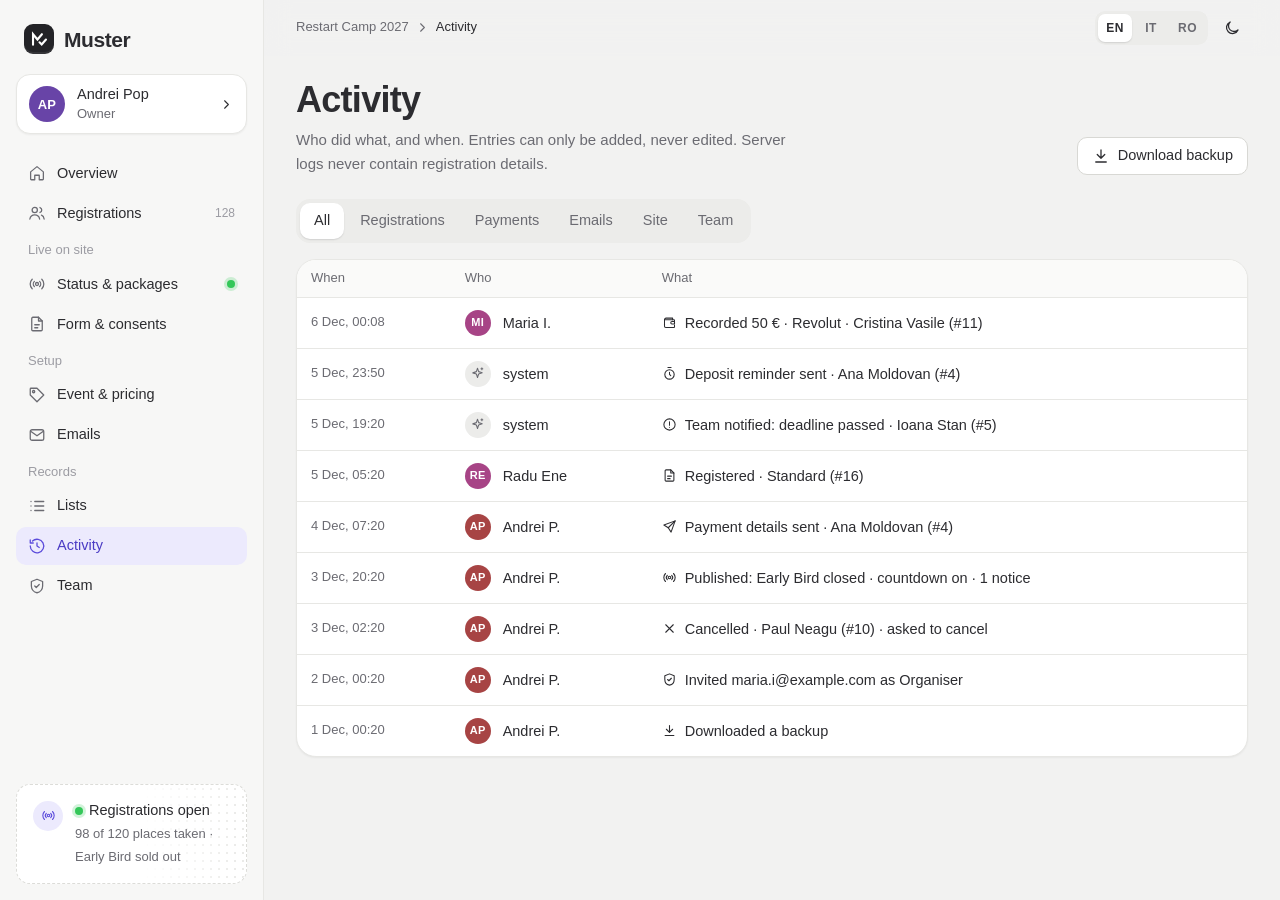
==== design/activity.html @ ea99c686 "Muster: design system, logo and every screen (EN/IT/RO) Static HTML and CSS for a self-hosted regist" ====
<!doctype html>
<html lang="en">
<head>
<meta charset="utf-8">
<meta name="viewport" content="width=device-width, initial-scale=1, viewport-fit=cover">
<meta name="robots" content="noindex">
<title>Activity · Muster</title>
<link rel="icon" href="favicon.svg" type="image/svg+xml">
<link rel="stylesheet" href="css/tokens.css?v=6">
<link rel="stylesheet" href="css/ui.css?v=6">
</head>
<body data-shell data-page="activity" data-title="Activity" data-title-key="nav.activity">
<div data-content>
  <header class="page-head">
    <div>
      <h1 class="page-head__title" data-i18n="ac.title">Activity</h1>
      <p class="page-head__lead" data-i18n="ac.lead">Who did what, and when. Entries can only be added, never edited. Server logs never contain registration details.</p>
    </div>
    <div class="page-head__actions"><button class="btn" type="button" data-toast="Backup downloaded" data-toast-key="toast.backup"><span data-icon="download"></span><span data-i18n="ac.backup">Download backup</span></button></div>
  </header>

  <div class="seg" data-seg role="tablist" id="kinds" style="margin-bottom:16px">
    <button class="seg__item" type="button" role="tab" aria-selected="true" data-value="all" data-i18n="v.all">All</button>
    <button class="seg__item" type="button" role="tab" aria-selected="false" data-value="reg" data-i18n="nav.registrations">Registrations</button>
    <button class="seg__item" type="button" role="tab" aria-selected="false" data-value="pay" data-i18n="ac.pay">Payments</button>
    <button class="seg__item" type="button" role="tab" aria-selected="false" data-value="mail" data-i18n="nav.emails">Emails</button>
    <button class="seg__item" type="button" role="tab" aria-selected="false" data-value="site" data-i18n="ac.site">Site</button>
    <button class="seg__item" type="button" role="tab" aria-selected="false" data-value="team" data-i18n="nav.team">Team</button>
  </div>

  <div class="table-wrap"><table class="table table--cards">
    <thead><tr><th data-i18n="ac.when">When</th><th data-i18n="ac.who">Who</th><th data-i18n="ac.what">What</th></tr></thead>
    <tbody id="log"></tbody>
  </table></div>
</div>

<script src="js/i18n.js?v=6"></script>
<script src="js/muster.js?v=6"></script>
<script>
document.addEventListener('muster:ready', () => {
  const R = Muster, esc = R.esc, H = 3600e3, now = Date.now();
  const L = [
    [0.2, 'Maria I.', 'pay', 'wallet', 'ac.1', 'Recorded 50 € · Revolut · Cristina Vasile (#11)'],
    [0.5, 'system', 'mail', 'timer', 'ac.2', 'Deposit reminder sent · Ana Moldovan (#4)'],
    [5, 'system', 'mail', 'alert', 'ac.3', 'Team notified: deadline passed · Ioana Stan (#5)'],
    [19, 'Radu Ene', 'reg', 'form', 'ac.4', 'Registered · Standard (#16)'],
    [41, 'Andrei P.', 'mail', 'send', 'ac.5', 'Payment details sent · Ana Moldovan (#4)'],
    [52, 'Andrei P.', 'site', 'live', 'ac.6', 'Published: Early Bird closed · countdown on · 1 notice'],
    [70, 'Andrei P.', 'reg', 'x', 'ac.7', 'Cancelled · Paul Neagu (#10) · asked to cancel'],
    [96, 'Andrei P.', 'team', 'shield', 'ac.8', 'Invited maria.i@example.com as Organiser'],
    [120, 'Andrei P.', 'team', 'download', 'ac.9', 'Downloaded a backup'],
  ];
  let kind = 'all';
  function render() {
    R.$('#log').innerHTML = L.filter((r) => kind === 'all' || r[2] === kind).map(([h, who, k, ic, key, en]) => `
      <tr><td data-label="${esc(R.t('ac.when', 'When'))}" class="small muted" style="white-space:nowrap">${R.fmtDate(new Date(now - h * H).toISOString(), 'time')}</td>
      <td data-label="${esc(R.t('ac.who', 'Who'))}"><span class="person"><span class="avatar avatar--sm" ${who === 'system' ? 'style="background:var(--surface-sunk);color:var(--ink-2)"' : `data-hue style="--h:${who.length * 40}"`}>${who === 'system' ? R.icon('sparkle', 'i--sm') : esc(who.split(' ').map((w) => w[0]).join(''))}</span>${esc(who === 'system' ? R.t('h.system', 'system') : who)}</span></td>
      <td class="cell-main"><span class="row">${R.icon(ic, 'i--sm')}<span>${esc(R.t(key, en))}</span></span></td></tr>`).join('');
  }
  R.$('#kinds').addEventListener('seg:change', (e) => { kind = e.detail; render(); });
  document.addEventListener('muster:lang', render);
  render();
});
</script>
</body>
</html>
---- design/css/tokens.css ----
/* =========================================================
   Muster — design tokens
   One source for colour, type, space, radius, shadow and motion.
   Light is the default; dark follows the OS unless the page sets
   <html data-theme="light|dark">.

   Visual roles (read these before adding a colour):
   · canvas   — the grey the app sits on
   · surface  — white sheets: cards, tables, drawers, inputs
   · ink      — text and the primary button (one dark, never pure black)
   · accent   — violet, ONLY for "you are here", selection, focus, links
   · status   — green / amber / red / blue, ONLY inside chips, dots, callouts
   ========================================================= */

:root {
  color-scheme: light;

  /* ---- canvas & surfaces ---- */
  --canvas:        #F2F2F1;
  --canvas-2:      #F7F7F6;   /* app frame, sidebar */
  --surface:       #FFFFFF;
  --surface-2:     #FAFAF9;   /* table header, hover */
  --surface-sunk:  #ECECEA;   /* segmented track, code */
  --overlay:       rgba(20, 20, 24, .32);

  /* ---- lines ---- */
  --line:          #E7E7E4;
  --line-strong:   #D8D8D4;
  --line-dashed:   #DCDCD8;

  /* ---- ink ---- */
  --ink:           #2C2C30;   /* body + headings */
  --ink-2:         #6B6B72;   /* secondary text, labels */
  --ink-3:         #9C9CA3;   /* placeholders, meta, disabled */
  --ink-inverse:   #FFFFFF;
  --btn-primary:   #232327;
  --btn-primary-h: #000000;

  /* ---- accent (violet) ---- */
  --accent:        #5B4BDB;
  --accent-ink:    #4A3BC4;
  --accent-soft:   #ECEAFD;
  --accent-soft-2: #E2DEFB;
  --focus:         0 0 0 3px rgba(91, 75, 219, .28);

  /* ---- status ---- */
  --ok:            #2E9F4B;  --ok-soft:     #E5F6E7;  --ok-line:     #BFE5C6;
  --warn:          #B4730E;  --warn-soft:   #FCF1DD;  --warn-line:   #F0D7A6;
  --bad:           #D2433A;  --bad-soft:    #FDECEA;  --bad-line:    #F5C2BD;
  --info:          #2F6FD6;  --info-soft:   #E8F0FD;  --info-line:   #C3D6F6;
  --neutral-soft:  #EFEFED;
  --dot-live:      #34C759;
  --dot-alert:     #F0503C;

  /* ---- type ---- */
  --font: -apple-system, BlinkMacSystemFont, "SF Pro Text", "Inter", "Segoe UI", Roboto, "Helvetica Neue", Arial, sans-serif;
  --font-display: -apple-system, BlinkMacSystemFont, "SF Pro Display", "Inter", "Segoe UI", Roboto, "Helvetica Neue", Arial, sans-serif;
  --mono: ui-monospace, "SF Mono", Menlo, Consolas, monospace;

  --t-display: 600 clamp(28px, 4vw, 36px)/1.12 var(--font-display);
  --t-h2:      600 20px/1.3 var(--font-display);
  --t-h3:      600 15px/1.35 var(--font);
  --t-body:    400 15px/1.55 var(--font);
  --t-ui:      500 14.5px/1.35 var(--font);
  --t-small:   400 13px/1.45 var(--font);
  --t-label:   500 13px/1.3 var(--font);
  --t-micro:   600 11px/1.2 var(--font);
  --track-tight: -0.02em;

  /* ---- space (4px grid) ---- */
  --s1: 4px;  --s2: 8px;  --s3: 12px; --s4: 16px; --s5: 20px;
  --s6: 24px; --s7: 32px; --s8: 40px; --s9: 56px; --s10: 72px;
  --gutter: 16px;

  /* ---- radius ---- */
  --r-xs: 6px;  --r-sm: 8px;  --r-md: 10px; --r-lg: 14px;
  --r-xl: 20px; --r-2xl: 28px; --r-pill: 999px;

  /* ---- shadow ---- */
  --sh-1: 0 1px 2px rgba(17, 17, 26, .05);
  --sh-2: 0 1px 2px rgba(17, 17, 26, .04), 0 6px 20px rgba(17, 17, 26, .05);
  --sh-3: 0 2px 6px rgba(17, 17, 26, .06), 0 18px 48px rgba(17, 17, 26, .12);
  --sh-seg: 0 1px 2px rgba(17, 17, 26, .08), 0 1px 1px rgba(17, 17, 26, .04);

  /* ---- motion ---- */
  --ease: cubic-bezier(.2, .8, .2, 1);
  --ease-out: cubic-bezier(.16, 1, .3, 1);
  --d-fast: 120ms; --d: 200ms; --d-slow: 320ms;

  /* ---- layout ---- */
  --sidebar-w: 264px;
  --content-max: 1180px;
  --drawer-w: 520px;
  --topbar-h: 56px;
}

/* ---- dark: OS preference, unless the page forces light ---- */
@media (prefers-color-scheme: dark) {
  :root:not([data-theme="light"]) {
    color-scheme: dark;
    --canvas: #0F0F11; --canvas-2: #141416; --surface: #1B1B1F; --surface-2: #202025; --surface-sunk: #26262B;
    --overlay: rgba(0, 0, 0, .55);
    --line: #2A2A30; --line-strong: #36363D; --line-dashed: #34343A;
    --ink: #ECECEF; --ink-2: #A4A4AD; --ink-3: #74747D; --ink-inverse: #111113;
    --btn-primary: #F1F1F3; --btn-primary-h: #FFFFFF;
    --accent: #8C80F7; --accent-ink: #A69CFA; --accent-soft: rgba(140, 128, 247, .16); --accent-soft-2: rgba(140, 128, 247, .24);
    --focus: 0 0 0 3px rgba(140, 128, 247, .38);
    --ok: #4CC46B; --ok-soft: rgba(76, 196, 107, .14); --ok-line: rgba(76, 196, 107, .32);
    --warn: #E3A23B; --warn-soft: rgba(227, 162, 59, .14); --warn-line: rgba(227, 162, 59, .32);
    --bad: #F26B61; --bad-soft: rgba(242, 107, 97, .14); --bad-line: rgba(242, 107, 97, .32);
    --info: #6EA0F2; --info-soft: rgba(110, 160, 242, .14); --info-line: rgba(110, 160, 242, .32);
    --neutral-soft: #26262B;
    --sh-1: 0 1px 2px rgba(0, 0, 0, .4);
    --sh-2: 0 1px 2px rgba(0, 0, 0, .35), 0 8px 24px rgba(0, 0, 0, .3);
    --sh-3: 0 2px 8px rgba(0, 0, 0, .4), 0 24px 60px rgba(0, 0, 0, .5);
    --sh-seg: 0 1px 2px rgba(0, 0, 0, .5);
  }
}
:root[data-theme="dark"] {
  color-scheme: dark;
  --canvas: #0F0F11; --canvas-2: #141416; --surface: #1B1B1F; --surface-2: #202025; --surface-sunk: #26262B;
  --overlay: rgba(0, 0, 0, .55);
  --line: #2A2A30; --line-strong: #36363D; --line-dashed: #34343A;
  --ink: #ECECEF; --ink-2: #A4A4AD; --ink-3: #74747D; --ink-inverse: #111113;
  --btn-primary: #F1F1F3; --btn-primary-h: #FFFFFF;
  --accent: #8C80F7; --accent-ink: #A69CFA; --accent-soft: rgba(140, 128, 247, .16); --accent-soft-2: rgba(140, 128, 247, .24);
  --focus: 0 0 0 3px rgba(140, 128, 247, .38);
  --ok: #4CC46B; --ok-soft: rgba(76, 196, 107, .14); --ok-line: rgba(76, 196, 107, .32);
  --warn: #E3A23B; --warn-soft: rgba(227, 162, 59, .14); --warn-line: rgba(227, 162, 59, .32);
  --bad: #F26B61; --bad-soft: rgba(242, 107, 97, .14); --bad-line: rgba(242, 107, 97, .32);
  --info: #6EA0F2; --info-soft: rgba(110, 160, 242, .14); --info-line: rgba(110, 160, 242, .32);
  --neutral-soft: #26262B;
  --sh-1: 0 1px 2px rgba(0, 0, 0, .4);
  --sh-2: 0 1px 2px rgba(0, 0, 0, .35), 0 8px 24px rgba(0, 0, 0, .3);
  --sh-3: 0 2px 8px rgba(0, 0, 0, .4), 0 24px 60px rgba(0, 0, 0, .5);
  --sh-seg: 0 1px 2px rgba(0, 0, 0, .5);
}

@media (max-width: 720px) {
  :root { --gutter: 16px; --drawer-w: 100vw; }
}
---- design/css/ui.css ----
/* =========================================================
   Muster — components
   Depends on tokens.css. No framework, no build step.
   Naming: .block, .block__part, .block--variant, state via
   aria-* / [data-state] so markup stays the source of truth.
   ========================================================= */

/* ---------- base ---------- */
*, *::before, *::after { box-sizing: border-box; }
html { -webkit-text-size-adjust: 100%; text-size-adjust: 100%; }
body {
  margin: 0; background: var(--canvas); color: var(--ink);
  font: var(--t-body); -webkit-font-smoothing: antialiased; -moz-osx-font-smoothing: grayscale;
  overflow-x: hidden;
}
img, svg { display: block; max-width: 100%; }
a { color: var(--accent-ink); text-decoration: none; }
a:hover { text-decoration: underline; text-underline-offset: 3px; }
h1, h2, h3, h4, p { margin: 0; }
button, input, select, textarea { font: inherit; color: inherit; }
button { cursor: pointer; }
:focus-visible { outline: none; box-shadow: var(--focus); border-radius: var(--r-sm); }
::selection { background: var(--accent-soft-2); }
.num, .tabular { font-variant-numeric: tabular-nums; }
.sr-only { position: absolute !important; width: 1px; height: 1px; padding: 0; margin: -1px; overflow: hidden; clip: rect(0 0 0 0); white-space: nowrap; border: 0; }
.skip-link { position: absolute; left: 12px; top: -48px; z-index: 100; padding: 10px 14px; background: var(--btn-primary); color: var(--ink-inverse); border-radius: var(--r-sm); }
.skip-link:focus { top: 12px; }
[hidden] { display: none !important; }

.muted { color: var(--ink-2); }
.faint { color: var(--ink-3); }
.small { font: var(--t-small); }
.micro { font: var(--t-micro); letter-spacing: .06em; text-transform: uppercase; color: var(--ink-3); }
.stack { display: flex; flex-direction: column; gap: var(--s4); }
.stack--sm { gap: var(--s2); }
.stack--lg { gap: var(--s6); }
.row { display: flex; align-items: center; gap: var(--s2); }
.row--wrap { flex-wrap: wrap; }
.row--between { justify-content: space-between; }
.grow { flex: 1 1 auto; min-width: 0; }
.grid-2 { display: grid; grid-template-columns: repeat(2, minmax(0, 1fr)); gap: var(--s4); }
.grid-3 { display: grid; grid-template-columns: repeat(3, minmax(0, 1fr)); gap: var(--s4); }
@media (max-width: 860px) { .grid-3 { grid-template-columns: 1fr 1fr; } }
@media (max-width: 640px) { .grid-2, .grid-3 { grid-template-columns: 1fr; } }

/* ---------- icons ---------- */
.i { width: 18px; height: 18px; flex: 0 0 auto; stroke: currentColor; fill: none; stroke-width: 1.7; stroke-linecap: round; stroke-linejoin: round; }
.i--sm { width: 15px; height: 15px; }
.i--lg { width: 22px; height: 22px; }

/* ---------- app frame ---------- */
.app {
  display: grid; grid-template-columns: var(--sidebar-w) minmax(0, 1fr);
  min-height: 100vh; min-height: 100dvh;
}
.sidebar {
  position: sticky; top: 0; height: 100vh; height: 100dvh; overflow-y: auto;
  display: flex; flex-direction: column; gap: var(--s5);
  padding: var(--s6) var(--s4) var(--s4);
  background: var(--canvas-2); border-right: 1px solid var(--line);
  scrollbar-width: thin;
}
.brand { display: flex; align-items: center; gap: 10px; padding: 0 var(--s2); color: var(--ink); text-decoration: none; }
.brand:hover { text-decoration: none; }
.brand__mark { width: 30px; height: 30px; border-radius: 9px; background: var(--btn-primary); color: var(--ink-inverse); display: grid; place-items: center; box-shadow: inset 0 -2px 0 rgba(255,255,255,.08); }
.brand__mark svg { width: 17px; height: 17px; stroke: currentColor; fill: none; stroke-width: 2; stroke-linecap: round; }
.brand__name { font: 600 21px/1 var(--font-display); letter-spacing: var(--track-tight); }

.account {
  display: flex; align-items: center; gap: var(--s3); width: 100%;
  padding: 10px 12px; text-align: left;
  background: var(--surface); border: 1px solid var(--line); border-radius: var(--r-lg); box-shadow: var(--sh-1);
  transition: border-color var(--d-fast) var(--ease);
}
.account:hover { border-color: var(--line-strong); }
.account__text { flex: 1; min-width: 0; }
.account__name { display: block; font: var(--t-ui); white-space: nowrap; overflow: hidden; text-overflow: ellipsis; }
.account__role { display: block; font: var(--t-small); color: var(--ink-2); }

.nav { display: flex; flex-direction: column; gap: 2px; }
.nav__label { font: var(--t-label); color: var(--ink-3); padding: 0 var(--s3); margin: var(--s2) 0 var(--s1); }
.nav__item {
  display: flex; align-items: center; gap: 11px; min-height: 38px; padding: 0 var(--s3);
  border-radius: var(--r-md); color: var(--ink); font: var(--t-ui); text-decoration: none;
  transition: background var(--d-fast) var(--ease), color var(--d-fast) var(--ease);
}
.nav__item:hover { background: var(--surface-sunk); text-decoration: none; }
.nav__item .i { color: var(--ink-2); }
.nav__item[aria-current="page"] { background: var(--accent-soft); color: var(--accent-ink); }
.nav__item[aria-current="page"] .i { color: var(--accent); }
.nav__count { margin-left: auto; font: 500 12px/1 var(--font); color: var(--ink-3); font-variant-numeric: tabular-nums; }
.nav__item[aria-current="page"] .nav__count { color: var(--accent-ink); }
.nav__dot { margin-left: auto; width: 8px; height: 8px; border-radius: 50%; background: var(--dot-live); box-shadow: 0 0 0 3px color-mix(in srgb, var(--dot-live) 22%, transparent); }
.nav__dot--off { background: var(--ink-3); box-shadow: none; }
.nav__dot--warn { background: var(--warn); box-shadow: 0 0 0 3px var(--warn-soft); }

.sidebar__foot { margin-top: auto; display: flex; flex-direction: column; gap: var(--s3); }

/* live card at the bottom of the sidebar (status at a glance, always visible) */
.livecard {
  position: relative; overflow: hidden; display: flex; gap: var(--s3); padding: var(--s4);
  border: 1px dashed var(--line-dashed); border-radius: var(--r-lg); background: var(--surface);
  color: var(--ink); text-decoration: none;
}
.livecard:hover { text-decoration: none; border-color: var(--line-strong); }
.livecard::after {
  content: ""; position: absolute; inset: 0 0 0 55%; pointer-events: none; opacity: .55;
  background-image: radial-gradient(var(--line-strong) 1px, transparent 1.2px); background-size: 8px 8px;
  -webkit-mask-image: linear-gradient(90deg, transparent, #000); mask-image: linear-gradient(90deg, transparent, #000);
}
.livecard__icon { position: relative; z-index: 1; width: 30px; height: 30px; flex: 0 0 auto; border-radius: 50%; background: var(--accent-soft); color: var(--accent); display: grid; place-items: center; }
.livecard__body { position: relative; z-index: 1; min-width: 0; }
.livecard__title { font: var(--t-ui); display: flex; align-items: center; gap: 6px; }
.livecard__text { font: var(--t-small); color: var(--ink-2); margin-top: 2px; }

/* ---------- topbar (mobile + language) ---------- */
.main { min-width: 0; display: flex; flex-direction: column; }
.topbar {
  position: sticky; top: 0; z-index: 30; height: var(--topbar-h);
  display: flex; align-items: center; gap: var(--s3); padding: 0 var(--s7);
  background: color-mix(in srgb, var(--canvas) 86%, transparent);
  -webkit-backdrop-filter: saturate(1.4) blur(12px); backdrop-filter: saturate(1.4) blur(12px);
  border-bottom: 1px solid transparent;
}
.topbar.is-scrolled { border-bottom-color: var(--line); }
.topbar .topbar__menu { display: none; }
.crumbs { display: flex; align-items: center; gap: 6px; font: var(--t-small); color: var(--ink-2); min-width: 0; }
.crumbs b { color: var(--ink); font-weight: 500; white-space: nowrap; overflow: hidden; text-overflow: ellipsis; }
.topbar__end { margin-left: auto; display: flex; align-items: center; gap: var(--s2); }

.page { width: 100%; max-width: var(--content-max); margin: 0 auto; padding: var(--s6) var(--s7) var(--s10); }
.page--narrow { max-width: 760px; }

.page-head { display: flex; align-items: flex-end; justify-content: space-between; gap: var(--s4); flex-wrap: wrap; margin-bottom: var(--s6); }
.page-head__title { font: var(--t-display); letter-spacing: var(--track-tight); }
.page-head__lead { margin-top: var(--s2); color: var(--ink-2); max-width: 62ch; }
.page-head__actions { display: flex; gap: var(--s2); flex-wrap: wrap; }

.section { margin-top: var(--s8); }
.section__head { display: flex; align-items: baseline; justify-content: space-between; gap: var(--s3); margin-bottom: var(--s3); flex-wrap: wrap; }
.section__title { font: var(--t-h2); letter-spacing: -0.01em; }
.section__lead { color: var(--ink-2); font: var(--t-small); }

/* mobile: sidebar becomes a sheet */
@media (max-width: 960px) {
  .app { grid-template-columns: minmax(0, 1fr); }
  .sidebar {
    position: fixed; inset: 0 auto 0 0; z-index: 60; width: min(86vw, 300px);
    transform: translateX(-102%); transition: transform var(--d-slow) var(--ease-out);
    box-shadow: var(--sh-3);
  }
  .app.nav-open .sidebar { transform: none; }
  .scrim { position: fixed; inset: 0; z-index: 55; background: var(--overlay); opacity: 0; pointer-events: none; transition: opacity var(--d) var(--ease); border: 0; }
  .app.nav-open .scrim { opacity: 1; pointer-events: auto; }
  .topbar { padding: 0 var(--gutter); }
  .topbar .topbar__menu { display: inline-flex; }
  .crumbs > span:first-child, .crumbs > span:first-child + .i { display: none; }
  .page { padding: var(--s4) var(--gutter) var(--s10); }
}
@media (min-width: 961px) { .scrim { display: none; } }

/* ---------- buttons ---------- */
.btn {
  --h: 38px;
  display: inline-flex; align-items: center; justify-content: center; gap: 8px;
  min-height: var(--h); padding: 0 14px; border-radius: var(--r-md);
  border: 1px solid var(--line-strong); background: var(--surface); color: var(--ink);
  font: var(--t-ui); white-space: nowrap; text-decoration: none; user-select: none; -webkit-user-select: none;
  transition: background var(--d-fast) var(--ease), border-color var(--d-fast) var(--ease), transform var(--d-fast) var(--ease), box-shadow var(--d-fast) var(--ease);
  -webkit-tap-highlight-color: transparent; touch-action: manipulation;
}
.btn:hover { background: var(--surface-2); border-color: var(--ink-3); text-decoration: none; }
.btn:active { transform: scale(.98); }
.btn:disabled, .btn[aria-disabled="true"] { opacity: .5; cursor: not-allowed; transform: none; }
.btn--primary { background: var(--btn-primary); border-color: var(--btn-primary); color: var(--ink-inverse); }
.btn--primary:hover { background: var(--btn-primary-h); border-color: var(--btn-primary-h); }
.btn--accent { background: var(--accent); border-color: var(--accent); color: #fff; }
.btn--accent:hover { background: var(--accent-ink); border-color: var(--accent-ink); }
.btn--ghost { background: transparent; border-color: transparent; }
.btn--ghost:hover { background: var(--surface-sunk); border-color: transparent; }
.btn--danger { color: var(--bad); border-color: var(--bad-line); }
.btn--danger:hover { background: var(--bad-soft); border-color: var(--bad); }
.btn--danger-solid { background: var(--bad); border-color: var(--bad); color: #fff; }
.btn--danger-solid:hover { filter: brightness(.94); background: var(--bad); }
.btn--sm { --h: 32px; padding: 0 10px; font-size: 13.5px; border-radius: var(--r-sm); }
.btn--lg { --h: 46px; padding: 0 20px; font-size: 15.5px; border-radius: var(--r-lg); }
.btn--icon { padding: 0; width: var(--h); }
.btn--block { width: 100%; }
@media (pointer: coarse) { .btn { --h: 44px; } .btn--sm { --h: 38px; } }

/* ---------- segmented control (the "Active · Negotiating · Archived" pill) ---------- */
.seg {
  display: inline-flex; gap: 2px; padding: 4px; border-radius: var(--r-lg);
  background: var(--surface-sunk); max-width: 100%; overflow-x: auto; scrollbar-width: none;
}
.seg::-webkit-scrollbar { display: none; }
.seg__item {
  display: inline-flex; align-items: center; gap: 8px; min-height: 36px; padding: 0 14px;
  border: 0; border-radius: var(--r-md); background: transparent; color: var(--ink-2);
  font: var(--t-ui); white-space: nowrap; text-decoration: none;
  transition: background var(--d-fast) var(--ease), color var(--d-fast) var(--ease), box-shadow var(--d-fast) var(--ease);
}
.seg__item:hover { color: var(--ink); text-decoration: none; }
.seg__item[aria-selected="true"], .seg__item[aria-pressed="true"], .seg__item[aria-current="page"] { background: var(--surface); color: var(--ink); box-shadow: var(--sh-seg); }
.seg__item[aria-selected="true"] .i, .seg__item[aria-pressed="true"] .i, .seg__item[aria-current="page"] .i { color: var(--accent); }
.seg__count { font: 500 12px/1 var(--font); color: var(--ink-3); font-variant-numeric: tabular-nums; }
.seg--full { display: flex; width: 100%; }
.seg--full .seg__item { flex: 1; justify-content: center; }

/* ---------- chips, tags, dots ---------- */
.chip {
  display: inline-flex; align-items: center; gap: 6px; height: 26px; padding: 0 10px;
  border-radius: var(--r-sm); font: 500 13px/1 var(--font); white-space: nowrap;
  background: var(--neutral-soft); color: var(--ink-2);
}
.chip::before { content: ""; width: 6px; height: 6px; border-radius: 50%; background: currentColor; opacity: .9; }
.chip--plain::before { display: none; }
.chip--ok { background: var(--ok-soft); color: var(--ok); }
.chip--warn { background: var(--warn-soft); color: var(--warn); }
.chip--bad { background: var(--bad-soft); color: var(--bad); }
.chip--info { background: var(--info-soft); color: var(--info); }
.chip--accent { background: var(--accent-soft); color: var(--accent-ink); }
.chip--live::before { background: var(--dot-live); box-shadow: 0 0 0 0 color-mix(in srgb, var(--dot-live) 50%, transparent); animation: pulse 2s var(--ease) infinite; }
@keyframes pulse { 0% { box-shadow: 0 0 0 0 color-mix(in srgb, var(--dot-live) 50%, transparent); } 70% { box-shadow: 0 0 0 6px transparent; } 100% { box-shadow: 0 0 0 0 transparent; } }

.tag {
  display: inline-flex; align-items: center; gap: 6px; height: 28px; padding: 0 11px;
  border: 1px solid var(--line-strong); border-radius: var(--r-pill);
  font: 400 13.5px/1 var(--font); color: var(--ink-2); background: var(--surface); white-space: nowrap;
}
.tags { display: flex; flex-wrap: wrap; gap: 6px; }
.dot { width: 8px; height: 8px; border-radius: 50%; display: inline-block; background: var(--dot-alert); }

/* ---------- cards ---------- */
.card {
  background: var(--surface); border: 1px solid var(--line); border-radius: var(--r-xl);
  box-shadow: var(--sh-1);
}
.card--pad { padding: var(--s5); }
.card--hover { transition: box-shadow var(--d) var(--ease), border-color var(--d) var(--ease), transform var(--d) var(--ease); }
.card--hover:hover { box-shadow: var(--sh-2); border-color: var(--line-strong); }
.card__head { display: flex; align-items: center; gap: var(--s3); padding: var(--s4) var(--s5); }
.card__head + .card__body { padding-top: 0; }
.card__body { padding: var(--s5); }
.card__foot { padding: var(--s3) var(--s5); border-top: 1px solid var(--line); display: flex; gap: var(--s2); justify-content: flex-end; flex-wrap: wrap; }
.card__title { font: var(--t-h3); }
.card__sub { font: var(--t-small); color: var(--ink-2); }
.cards { display: grid; grid-template-columns: repeat(auto-fill, minmax(280px, 1fr)); gap: var(--s4); }

/* item card (package / registration) — the "project card" from the reference */
.item {
  display: flex; flex-direction: column; gap: var(--s3); padding: var(--s4) var(--s4) var(--s5);
}
.item__head { display: flex; align-items: center; gap: var(--s3); }
.item__title { font: 600 19px/1.25 var(--font-display); letter-spacing: -0.01em; }
.item__meta { display: flex; flex-direction: column; gap: 9px; }
.meta { display: flex; align-items: center; gap: 9px; color: var(--ink-2); font: 400 14px/1.3 var(--font); }
.meta .i { color: var(--ink-3); width: 17px; height: 17px; }
.meta b { color: var(--ink); font-weight: 500; }

.avatar {
  width: 36px; height: 36px; border-radius: 50%; flex: 0 0 auto;
  display: grid; place-items: center; font: 600 13px/1 var(--font); color: #fff; background: var(--btn-primary);
  letter-spacing: .02em;
}
.avatar--sm { width: 26px; height: 26px; font-size: 11px; }
.avatar--lg { width: 48px; height: 48px; font-size: 16px; }
.avatar[data-hue] { background: hsl(var(--h, 250) 42% 46%); }
.avatar-stack { display: flex; }
.avatar-stack .avatar { border: 2px solid var(--surface); margin-left: -8px; }
.avatar-stack .avatar:first-child { margin-left: 0; }

/* stats */
.stats { display: grid; grid-template-columns: repeat(4, minmax(0, 1fr)); gap: var(--s4); }
@media (max-width: 1100px) { .stats { grid-template-columns: repeat(2, minmax(0, 1fr)); } }
.stat { padding: var(--s4) var(--s5); display: flex; flex-direction: column; gap: 6px; text-decoration: none; color: var(--ink); }
.stat:hover { text-decoration: none; }
.stat__label { display: flex; align-items: center; gap: 8px; font: var(--t-label); color: var(--ink-2); }
.stat__value { font: 600 28px/1.1 var(--font-display); letter-spacing: var(--track-tight); font-variant-numeric: tabular-nums; }
.stat__hint { font: var(--t-small); color: var(--ink-3); }
@media (max-width: 520px) { .stat { padding: var(--s3) var(--s4); } .stat__value { font-size: 24px; } }

/* progress */
.meter { height: 8px; border-radius: var(--r-pill); background: var(--surface-sunk); overflow: hidden; }
.meter > i { display: block; height: 100%; width: var(--v, 0%); background: var(--btn-primary); border-radius: inherit; transition: width var(--d-slow) var(--ease-out); }
.meter--accent > i { background: var(--accent); }
.meter--ok > i { background: var(--ok); }
.meter--warn > i { background: var(--warn); }
.meter--bad > i { background: var(--bad); }
.meter--sm { height: 5px; }

/* ---------- forms ---------- */
.field { display: flex; flex-direction: column; gap: 6px; min-width: 0; }
.field__label { font: var(--t-label); color: var(--ink); }
.field__label small { color: var(--ink-3); font-weight: 400; margin-left: 4px; }
.field__hint { font: var(--t-small); color: var(--ink-3); }
.field__error { font: var(--t-small); color: var(--bad); display: flex; gap: 6px; align-items: center; }
.input, .select, .textarea {
  width: 100%; min-height: 40px; padding: 9px 12px;
  background: var(--surface); border: 1px solid var(--line-strong); border-radius: var(--r-md);
  font: 400 15px/1.4 var(--font); color: var(--ink);
  transition: border-color var(--d-fast) var(--ease), box-shadow var(--d-fast) var(--ease);
}
.input::placeholder, .textarea::placeholder { color: var(--ink-3); }
.input:hover, .select:hover, .textarea:hover { border-color: var(--ink-3); }
.input:focus, .select:focus, .textarea:focus { outline: none; border-color: var(--accent); box-shadow: var(--focus); }
.input[aria-invalid="true"], .select[aria-invalid="true"] { border-color: var(--bad); }
.textarea { min-height: 96px; resize: vertical; }
.select { appearance: none; -webkit-appearance: none; padding-right: 36px;
  background-image: url("data:image/svg+xml,%3Csvg xmlns='http://www.w3.org/2000/svg' width='12' height='12' viewBox='0 0 24 24' fill='none' stroke='%239C9CA3' stroke-width='2.4' stroke-linecap='round' stroke-linejoin='round'%3E%3Cpath d='m6 9 6 6 6-6'/%3E%3C/svg%3E");
  background-repeat: no-repeat; background-position: right 12px center; }
.input--search { padding-left: 38px; background-image: url("data:image/svg+xml,%3Csvg xmlns='http://www.w3.org/2000/svg' width='16' height='16' viewBox='0 0 24 24' fill='none' stroke='%239C9CA3' stroke-width='2' stroke-linecap='round'%3E%3Ccircle cx='11' cy='11' r='7'/%3E%3Cpath d='m20 20-3.5-3.5'/%3E%3C/svg%3E"); background-repeat: no-repeat; background-position: 12px center; }
/* iOS zooms into inputs below 16px: keep 16px on touch screens */
@media (pointer: coarse) { .input, .select, .textarea { font-size: 16px; min-height: 46px; } }

.input-group { display: flex; align-items: stretch; }
.input-group .input { border-radius: var(--r-md) 0 0 var(--r-md); }
.input-group__addon { display: flex; align-items: center; padding: 0 12px; border: 1px solid var(--line-strong); border-left: 0; border-radius: 0 var(--r-md) var(--r-md) 0; background: var(--surface-2); color: var(--ink-2); font: var(--t-small); }

.check { display: flex; align-items: flex-start; gap: 10px; font: 400 14.5px/1.45 var(--font); cursor: pointer; }
.check input { width: 18px; height: 18px; margin: 1px 0 0; accent-color: var(--accent); flex: 0 0 auto; }

/* switch */
.switch { position: relative; display: inline-flex; align-items: center; gap: 10px; cursor: pointer; font: var(--t-ui); }
.switch input { position: absolute; opacity: 0; width: 1px; height: 1px; }
.switch__track { width: 38px; height: 22px; flex: 0 0 auto; border-radius: var(--r-pill); background: var(--line-strong); position: relative; transition: background var(--d) var(--ease); }
.switch__track::after { content: ""; position: absolute; top: 2px; left: 2px; width: 18px; height: 18px; border-radius: 50%; background: #fff; box-shadow: 0 1px 3px rgba(0,0,0,.2); transition: transform var(--d) var(--ease-out); }
.switch input:checked + .switch__track { background: var(--ok); }
.switch input:checked + .switch__track::after { transform: translateX(16px); }
.switch input:focus-visible + .switch__track { box-shadow: var(--focus); }
.switch input:disabled + .switch__track { opacity: .5; }

/* choice cards (radio as card) */
.choice {
  position: relative; display: flex; gap: var(--s3); align-items: flex-start; padding: var(--s4);
  border: 1px solid var(--line-strong); border-radius: var(--r-lg); background: var(--surface); cursor: pointer;
  transition: border-color var(--d-fast) var(--ease), box-shadow var(--d-fast) var(--ease), background var(--d-fast) var(--ease);
}
.choice:hover { border-color: var(--ink-3); }
.choice input { margin: 3px 0 0; width: 18px; height: 18px; accent-color: var(--accent); flex: 0 0 auto; }
.choice:has(input:checked) { border-color: var(--accent); box-shadow: 0 0 0 1px var(--accent); background: color-mix(in srgb, var(--accent-soft) 45%, var(--surface)); }
.choice:has(input:disabled) { cursor: not-allowed; background: var(--surface-2); }
.choice:has(input:disabled) .choice__name, .choice:has(input:disabled) .choice__price { color: var(--ink-3); }
.choice__body { flex: 1; min-width: 0; display: flex; flex-direction: column; gap: 4px; }
.choice__top { display: flex; align-items: baseline; justify-content: space-between; gap: var(--s3); flex-wrap: wrap; }
.choice__name { font: 600 15.5px/1.3 var(--font); }
.choice__price { font: 600 16px/1 var(--font); font-variant-numeric: tabular-nums; }
.choice__price s { color: var(--ink-3); font-weight: 400; margin-right: 6px; }
.choice__desc { font: var(--t-small); color: var(--ink-2); }

.fieldset { border: 0; padding: 0; margin: 0; display: flex; flex-direction: column; gap: var(--s3); min-width: 0; }
.fieldset__legend { font: var(--t-h3); padding: 0; margin-bottom: var(--s1); }

/* ---------- callout (Notion style) ---------- */
.callout {
  display: flex; gap: var(--s3); align-items: flex-start; padding: var(--s3) var(--s4);
  border-radius: var(--r-lg); background: var(--surface-2); border: 1px solid var(--line); font: 400 14.5px/1.5 var(--font);
}
.callout > .i { margin-top: 2px; color: var(--ink-2); }
.callout__body { flex: 1; min-width: 0; display: flex; flex-direction: column; gap: 2px; }
.callout__title { font-weight: 600; }
.callout--info { background: var(--info-soft); border-color: var(--info-line); } .callout--info > .i { color: var(--info); }
.callout--ok { background: var(--ok-soft); border-color: var(--ok-line); } .callout--ok > .i { color: var(--ok); }
.callout--warn { background: var(--warn-soft); border-color: var(--warn-line); } .callout--warn > .i { color: var(--warn); }
.callout--bad { background: var(--bad-soft); border-color: var(--bad-line); } .callout--bad > .i { color: var(--bad); }
.callout--accent { background: var(--accent-soft); border-color: var(--accent-soft-2); } .callout--accent > .i { color: var(--accent); }

/* ---------- toolbar & database views ---------- */
.toolbar { display: flex; align-items: center; gap: var(--s2); flex-wrap: wrap; margin-bottom: var(--s3); }
.toolbar .input--search { max-width: 340px; flex: 1 1 220px; }
.filter-btn { display: inline-flex; align-items: center; gap: 6px; height: 32px; padding: 0 10px; border-radius: var(--r-pill); border: 1px dashed var(--line-strong); background: transparent; color: var(--ink-2); font: var(--t-small); }
.filter-btn:hover { border-style: solid; color: var(--ink); }
.filter-btn[aria-pressed="true"] { border: 1px solid var(--accent-soft-2); background: var(--accent-soft); color: var(--accent-ink); }

.table-wrap { background: var(--surface); border: 1px solid var(--line); border-radius: var(--r-xl); overflow: hidden; box-shadow: var(--sh-1); }
.table-scroll { overflow-x: auto; }
.table { width: 100%; border-collapse: separate; border-spacing: 0; font: 400 14.5px/1.4 var(--font); }
.table th { position: sticky; top: 0; z-index: 1; text-align: left; font: var(--t-label); color: var(--ink-2); background: var(--surface-2); padding: 10px 14px; border-bottom: 1px solid var(--line); white-space: nowrap; }
.table th .i { display: inline-block; vertical-align: -3px; margin-right: 6px; width: 15px; height: 15px; color: var(--ink-3); }
.table td { padding: 12px 14px; border-bottom: 1px solid var(--line); vertical-align: middle; }
.table tbody tr:last-child td { border-bottom: 0; }
.table tbody tr { transition: background var(--d-fast) var(--ease); }
.table tbody tr[data-href] { cursor: pointer; }
.table tbody tr:hover { background: var(--surface-2); }
.table tbody tr[aria-selected="true"] { background: var(--accent-soft); }
.table .num { text-align: right; }
.person { display: flex; align-items: center; gap: var(--s3); min-width: 0; }
.person__name { font-weight: 500; white-space: nowrap; }
.person__sub { font: var(--t-small); color: var(--ink-3); white-space: nowrap; overflow: hidden; text-overflow: ellipsis; }
.nr { font: 500 13px/1 var(--mono); color: var(--ink-3); }

/* tables become cards on phones */
@media (max-width: 720px) {
  .table--cards thead { display: none; }
  .table--cards, .table--cards tbody, .table--cards tr, .table--cards td { display: block; width: 100%; }
  .table--cards tr { padding: var(--s3) var(--s4); border-bottom: 1px solid var(--line); display: grid; grid-template-columns: 1fr auto; gap: 6px var(--s3); align-items: center; }
  .table--cards tbody tr:last-child { border-bottom: 0; }
  .table--cards td { padding: 0; border: 0; }
  .table--cards td[data-label]::before { content: attr(data-label); display: block; font: var(--t-micro); letter-spacing: .05em; text-transform: uppercase; color: var(--ink-3); margin-bottom: 3px; }
  .table--cards td.cell-main { grid-column: 1 / -1; }
  .table--cards td.cell-main::before { display: none; }
  .table--cards td.cell-hide-sm { display: none; }
  .table--cards .num { text-align: left; }
}

/* board (kanban by status) */
.board { display: grid; grid-auto-flow: column; grid-auto-columns: minmax(270px, 1fr); gap: var(--s4); overflow-x: auto; padding-bottom: var(--s2); scroll-snap-type: x mandatory; }
.board__col { scroll-snap-align: start; display: flex; flex-direction: column; gap: var(--s3); min-width: 0; }
.board__head { display: flex; align-items: center; gap: var(--s2); padding: 0 var(--s1); }
.board__head b { font: var(--t-ui); }
.board__head span { color: var(--ink-3); font: var(--t-small); }
.board__card { padding: var(--s4); display: flex; flex-direction: column; gap: var(--s3); text-decoration: none; color: var(--ink); }
.board__card:hover { text-decoration: none; }
@media (max-width: 720px) { .board { grid-auto-columns: 84%; } }

/* ---------- properties (Notion page) ---------- */
.props { display: grid; grid-template-columns: minmax(120px, 170px) minmax(0, 1fr); gap: 2px var(--s3); font: 400 14.5px/1.4 var(--font); }
.props dt { display: flex; align-items: center; gap: 8px; color: var(--ink-2); padding: 7px 0; }
.props dt .i { width: 16px; height: 16px; color: var(--ink-3); }
.props dd { margin: 0; padding: 5px 8px; border-radius: var(--r-sm); min-height: 32px; display: flex; align-items: center; gap: 8px; flex-wrap: wrap; min-width: 0; overflow-wrap: anywhere; }
.props dd:hover { background: var(--surface-2); }
.props dd.is-empty { color: var(--ink-3); }
@media (max-width: 520px) { .props { grid-template-columns: 1fr; } .props dt { padding: 8px 0 0; } .props dd { padding: 2px 0 6px; } .props dd:hover { background: none; } }

/* ---------- drawer (side peek) ---------- */
.drawer {
  position: fixed; top: 0; right: 0; bottom: 0; z-index: 70; width: min(var(--drawer-w), 100vw);
  display: flex; flex-direction: column; background: var(--surface); border-left: 1px solid var(--line); box-shadow: var(--sh-3);
  transform: translateX(104%); transition: transform var(--d-slow) var(--ease-out); visibility: hidden;
}
.drawer.is-open { transform: none; visibility: visible; }
.drawer__head { display: flex; align-items: center; gap: var(--s2); padding: var(--s3) var(--s4); border-bottom: 1px solid var(--line); }
.drawer__body { flex: 1; overflow-y: auto; padding: var(--s5) var(--s6) var(--s8); overscroll-behavior: contain; }
.drawer__foot { padding: var(--s3) var(--s4) calc(var(--s3) + env(safe-area-inset-bottom)); border-top: 1px solid var(--line); display: flex; gap: var(--s2); flex-wrap: wrap; background: var(--surface); }
.drawer__foot .btn { flex: 1 1 auto; }
.backdrop { position: fixed; inset: 0; z-index: 65; background: var(--overlay); opacity: 0; pointer-events: none; transition: opacity var(--d) var(--ease); }
.backdrop.is-open { opacity: 1; pointer-events: auto; }
@media (max-width: 720px) {
  .drawer { top: auto; left: 0; height: 92dvh; border-left: 0; border-radius: var(--r-2xl) var(--r-2xl) 0 0; transform: translateY(104%); }
  .drawer::before { content: ""; position: absolute; top: 8px; left: 50%; width: 40px; height: 4px; margin-left: -20px; border-radius: 4px; background: var(--line-strong); }
  .drawer__head { padding-top: var(--s5); }
  .drawer__body { padding: var(--s4) var(--gutter) var(--s8); }
}

.doc-title { font: 600 26px/1.2 var(--font-display); letter-spacing: var(--track-tight); }
.doc-sec { margin-top: var(--s6); padding-top: var(--s5); border-top: 1px solid var(--line); }
.doc-sec__title { font: var(--t-h3); margin-bottom: var(--s3); display: flex; align-items: center; gap: 8px; }
.doc-sec__title .i { color: var(--ink-3); }

/* ---------- next step (the one action that matters now) ---------- */
.nextstep { display: flex; gap: var(--s3); align-items: center; padding: var(--s4); border-radius: var(--r-lg); background: var(--accent-soft); border: 1px solid var(--accent-soft-2); flex-wrap: wrap; }
.nextstep__text { flex: 1 1 200px; min-width: 0; }
.nextstep__title { font: var(--t-ui); color: var(--accent-ink); }
.nextstep__sub { font: var(--t-small); color: var(--ink-2); margin-top: 2px; }

/* ---------- timeline ---------- */
.timeline { list-style: none; margin: 0; padding: 0; position: relative; }
.timeline::before { content: ""; position: absolute; left: 13px; top: 6px; bottom: 6px; width: 1px; background: var(--line); }
.timeline li { position: relative; display: flex; gap: var(--s3); padding: 6px 0; font: 400 14px/1.45 var(--font); }
.timeline__icon { position: relative; z-index: 1; width: 27px; height: 27px; flex: 0 0 auto; border-radius: 50%; background: var(--surface); border: 1px solid var(--line); display: grid; place-items: center; color: var(--ink-2); }
.timeline__icon .i { width: 14px; height: 14px; }
.timeline__icon--ok { color: var(--ok); border-color: var(--ok-line); background: var(--ok-soft); }
.timeline__icon--bad { color: var(--bad); border-color: var(--bad-line); background: var(--bad-soft); }
.timeline__icon--accent { color: var(--accent); border-color: var(--accent-soft-2); background: var(--accent-soft); }
.timeline__text { padding-top: 3px; min-width: 0; }
.timeline__meta { font: var(--t-small); color: var(--ink-3); }

/* notes */
.note { padding: var(--s3) var(--s4); border-radius: var(--r-md); background: var(--surface-2); border: 1px solid var(--line); font: 400 14.5px/1.5 var(--font); }
.note__meta { font: var(--t-small); color: var(--ink-3); margin-bottom: 4px; }

/* list rows (settings) */
.rows { background: var(--surface); border: 1px solid var(--line); border-radius: var(--r-xl); box-shadow: var(--sh-1); overflow: hidden; }
.rowline { display: flex; align-items: center; gap: var(--s4); padding: var(--s4) var(--s5); border-bottom: 1px solid var(--line); flex-wrap: wrap; }
.rowline:last-child { border-bottom: 0; }
.rowline__icon { width: 36px; height: 36px; border-radius: var(--r-md); background: var(--surface-sunk); display: grid; place-items: center; color: var(--ink-2); flex: 0 0 auto; }
.rowline__text { flex: 1 1 220px; min-width: 0; }
.rowline__title { font: var(--t-ui); display: flex; align-items: center; gap: 8px; flex-wrap: wrap; }
.rowline__sub { font: var(--t-small); color: var(--ink-2); margin-top: 2px; }
.rowline__end { display: flex; align-items: center; gap: var(--s2); margin-left: auto; flex-wrap: wrap; }
@media (max-width: 560px) { .rowline { padding: var(--s4); } .rowline__end { margin-left: 0; width: 100%; } }

/* ---------- modal ---------- */
.modal { position: fixed; inset: 0; z-index: 80; display: grid; place-items: center; padding: var(--s4); visibility: hidden; }
.modal.is-open { visibility: visible; }
.modal__scrim { position: absolute; inset: 0; background: var(--overlay); opacity: 0; transition: opacity var(--d) var(--ease); border: 0; }
.modal.is-open .modal__scrim { opacity: 1; }
.modal__box { position: relative; width: min(520px, 100%); max-height: calc(100dvh - 32px); overflow: auto; background: var(--surface); border-radius: var(--r-xl); box-shadow: var(--sh-3); border: 1px solid var(--line); transform: translateY(8px) scale(.98); opacity: 0; transition: transform var(--d) var(--ease-out), opacity var(--d) var(--ease); }
.modal.is-open .modal__box { transform: none; opacity: 1; }
.modal__head { padding: var(--s5) var(--s5) 0; }
.modal__title { font: var(--t-h2); }
.modal__body { padding: var(--s3) var(--s5) var(--s5); display: flex; flex-direction: column; gap: var(--s4); }
.modal__foot { padding: var(--s3) var(--s5) var(--s5); display: flex; gap: var(--s2); justify-content: flex-end; flex-wrap: wrap; }
@media (max-width: 560px) {
  .modal { place-items: end stretch; padding: 0; }
  .modal__box { width: 100%; border-radius: var(--r-2xl) var(--r-2xl) 0 0; padding-bottom: env(safe-area-inset-bottom); }
  .modal__foot { flex-direction: column-reverse; }
  .modal__foot .btn { width: 100%; }
}

/* diff (publish review) */
.diff { display: flex; flex-direction: column; border: 1px solid var(--line); border-radius: var(--r-lg); overflow: hidden; }
.diff__row { display: grid; grid-template-columns: 1fr auto; gap: var(--s3); align-items: center; padding: var(--s3) var(--s4); border-bottom: 1px solid var(--line); font: 400 14px/1.4 var(--font); }
.diff__row:last-child { border-bottom: 0; }
.diff__change { display: flex; align-items: center; gap: 8px; flex-wrap: wrap; justify-content: flex-end; }
.diff__from { color: var(--ink-3); text-decoration: line-through; }

/* ---------- publish bar ---------- */
.publishbar {
  position: sticky; bottom: max(16px, env(safe-area-inset-bottom)); z-index: 40; margin-top: var(--s6);
  display: flex; align-items: center; gap: var(--s3); padding: 10px 10px 10px 16px;
  background: var(--btn-primary); color: var(--ink-inverse); border-radius: var(--r-lg); box-shadow: var(--sh-3);
  transform: translateY(12px); opacity: 0; pointer-events: none; transition: transform var(--d-slow) var(--ease-out), opacity var(--d) var(--ease);
  flex-wrap: wrap;
}
.publishbar.is-on { transform: none; opacity: 1; pointer-events: auto; }
.publishbar__text { flex: 1 1 180px; font: var(--t-ui); }
.publishbar__text small { display: block; font: var(--t-small); opacity: .7; }
.publishbar .btn--ghost { color: var(--ink-inverse); }
.publishbar .btn--ghost:hover { background: rgba(255,255,255,.12); }
.publishbar .btn--light { background: var(--ink-inverse); color: var(--btn-primary); border-color: var(--ink-inverse); }

/* ---------- toast ---------- */
.toasts { position: fixed; left: 50%; bottom: max(20px, env(safe-area-inset-bottom)); transform: translateX(-50%); z-index: 90; display: flex; flex-direction: column; gap: 8px; align-items: center; pointer-events: none; width: max-content; max-width: calc(100vw - 32px); }
.toast { display: flex; align-items: center; gap: 10px; padding: 10px 14px; border-radius: var(--r-md); background: var(--btn-primary); color: var(--ink-inverse); box-shadow: var(--sh-3); font: var(--t-ui); pointer-events: auto; animation: toast-in var(--d-slow) var(--ease-out); }
.toast .i { color: var(--dot-live); }
.toast--bad .i { color: var(--dot-alert); }
@keyframes toast-in { from { transform: translateY(10px); opacity: 0; } }

/* ---------- menu / popover ---------- */
.menu { position: relative; }
.menu__list { position: absolute; right: 0; top: calc(100% + 6px); z-index: 50; min-width: 200px; padding: 6px; background: var(--surface); border: 1px solid var(--line); border-radius: var(--r-lg); box-shadow: var(--sh-3); display: flex; flex-direction: column; }
.menu__item { display: flex; align-items: center; gap: 10px; min-height: 36px; padding: 0 10px; border: 0; border-radius: var(--r-sm); background: none; text-align: left; font: var(--t-ui); color: var(--ink); text-decoration: none; }
.menu__item:hover, .menu__item[aria-checked="true"] { background: var(--surface-sunk); text-decoration: none; }
.menu__item[aria-checked="true"]::after { content: "✓"; margin-left: auto; color: var(--accent); }
.menu__sep { height: 1px; background: var(--line); margin: 6px 0; }

/* lang switch (compact) */
.lang { display: inline-flex; padding: 3px; gap: 2px; border-radius: var(--r-md); background: var(--surface-sunk); }
.lang button { border: 0; background: none; height: 28px; min-width: 34px; padding: 0 8px; border-radius: 7px; font: 600 12px/1 var(--font); letter-spacing: .04em; color: var(--ink-2); }
.lang button[aria-pressed="true"] { background: var(--surface); color: var(--ink); box-shadow: var(--sh-seg); }
@media (pointer: coarse) { .lang button { height: 34px; min-width: 40px; } }

/* empty */
.empty { text-align: center; padding: var(--s9) var(--s5); color: var(--ink-2); display: flex; flex-direction: column; align-items: center; gap: var(--s2); }
.empty__icon { width: 48px; height: 48px; border-radius: var(--r-lg); background: var(--surface-sunk); display: grid; place-items: center; color: var(--ink-3); margin-bottom: var(--s2); }
.empty__title { font: var(--t-h3); color: var(--ink); }

/* kbd + code */
.kbd { display: inline-flex; align-items: center; height: 20px; padding: 0 6px; border: 1px solid var(--line-strong); border-bottom-width: 2px; border-radius: 5px; font: 500 11.5px/1 var(--mono); color: var(--ink-2); background: var(--surface); }
code, .code { font: 400 13px/1.5 var(--mono); background: var(--surface-sunk); padding: 2px 6px; border-radius: 5px; }
pre.code { display: block; padding: var(--s3) var(--s4); overflow-x: auto; white-space: pre; border-radius: var(--r-md); }

/* skeleton */
.skel { border-radius: var(--r-sm); background: linear-gradient(90deg, var(--surface-sunk), var(--surface-2), var(--surface-sunk)); background-size: 200% 100%; animation: skel 1.4s linear infinite; }
@keyframes skel { to { background-position: -200% 0; } }

/* ---------- reduced motion ---------- */
@media (prefers-reduced-motion: reduce) {
  *, *::before, *::after { animation-duration: 1ms !important; animation-iteration-count: 1 !important; transition-duration: 1ms !important; scroll-behavior: auto !important; }
}

/* ---------- print (lists) ---------- */
@media print {
  .sidebar, .topbar, .toolbar, .publishbar, .btn { display: none !important; }
  .app { display: block; } .page { padding: 0; max-width: none; }
  body { background: #fff; }
  .card, .table-wrap, .rows { box-shadow: none; }
}
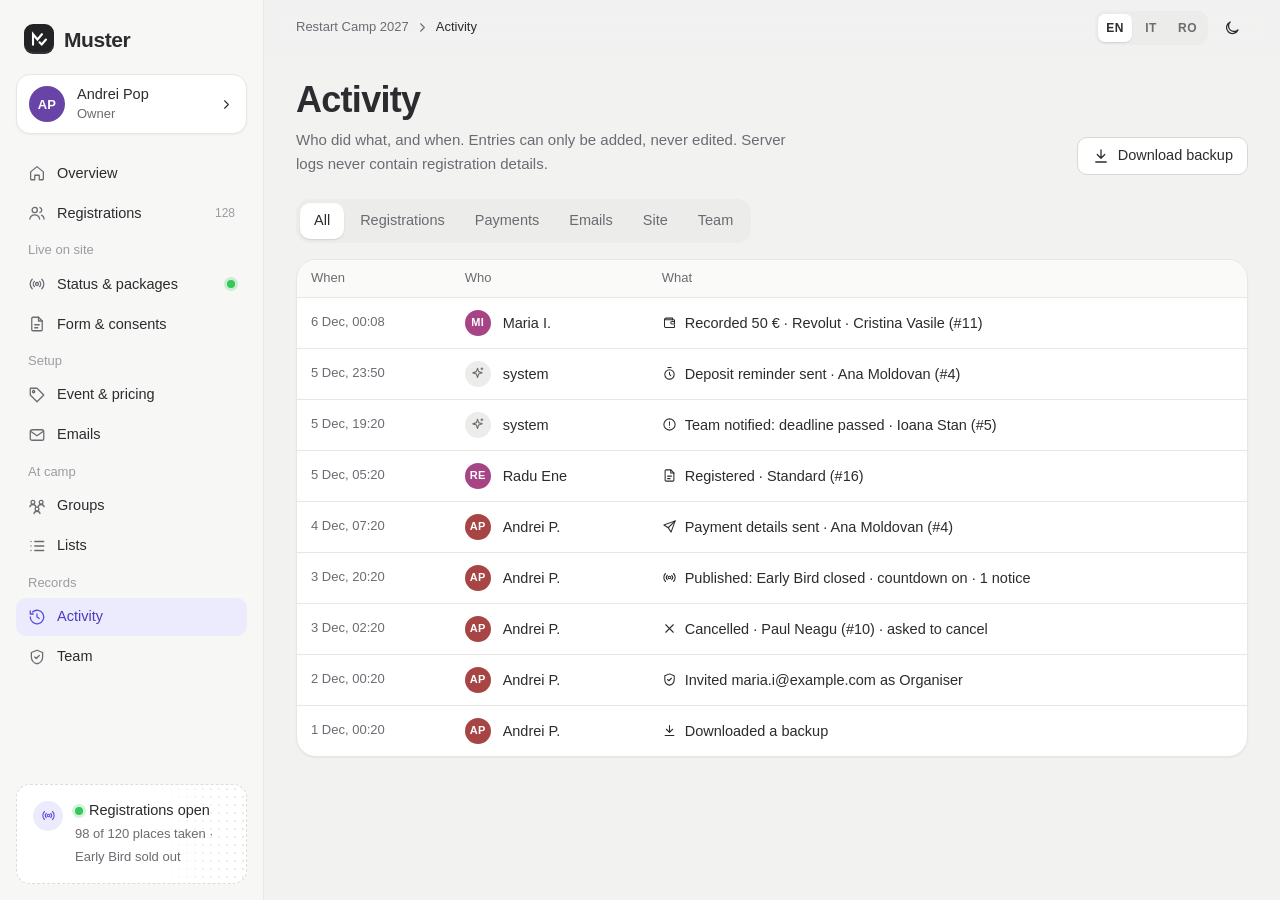
==== commit d20654d8: "Groups: balanced mixing, name sets with preview, drag and keyboard moves, live reveal (EN/IT/RO) Co-" ====
--- a/design/activity.html
+++ b/design/activity.html
@@ -6,8 +6,8 @@
 <meta name="robots" content="noindex">
 <title>Activity · Muster</title>
 <link rel="icon" href="favicon.svg" type="image/svg+xml">
-<link rel="stylesheet" href="css/tokens.css?v=6">
-<link rel="stylesheet" href="css/ui.css?v=6">
+<link rel="stylesheet" href="css/tokens.css?v=8">
+<link rel="stylesheet" href="css/ui.css?v=8">
 </head>
 <body data-shell data-page="activity" data-title="Activity" data-title-key="nav.activity">
 <div data-content>
@@ -34,8 +34,8 @@
   </table></div>
 </div>
 
-<script src="js/i18n.js?v=6"></script>
-<script src="js/muster.js?v=6"></script>
+<script src="js/i18n.js?v=8"></script>
+<script src="js/muster.js?v=8"></script>
 <script>
 document.addEventListener('muster:ready', () => {
   const R = Muster, esc = R.esc, H = 3600e3, now = Date.now();
--- a/design/css/tokens.css
+++ b/design/css/tokens.css
@@ -51,6 +51,10 @@
   --neutral-soft:  #EFEFED;
   --dot-live:      #34C759;
   --dot-alert:     #F0503C;
+
+  /* ---- group colours (12, distinct in hue, readable on white) ---- */
+  --g1: #E5484D; --g2: #E8741C; --g3: #C99700; --g4: #2F9E5E; --g5: #10A190; --g6: #0B91B0;
+  --g7: #3E63DD; --g8: #6E56CF; --g9: #A04CC6; --g10: #D6409F; --g11: #9C6B47; --g12: #6F6E77;
 
   /* ---- type ---- */
   --font: -apple-system, BlinkMacSystemFont, "SF Pro Text", "Inter", "Segoe UI", Roboto, "Helvetica Neue", Arial, sans-serif;
@@ -110,6 +114,10 @@
     --bad: #F26B61; --bad-soft: rgba(242, 107, 97, .14); --bad-line: rgba(242, 107, 97, .32);
     --info: #6EA0F2; --info-soft: rgba(110, 160, 242, .14); --info-line: rgba(110, 160, 242, .32);
     --neutral-soft: #26262B;
+  --g1: #F2555A; --g2: #FF8B3E; --g3: #F0C33C; --g4: #3DD68C; --g5: #19C9B4; --g6: #2BB8D9;
+  --g7: #6E89F7; --g8: #9B87F5; --g9: #C07AE6; --g10: #EE6FBF; --g11: #C99A72; --g12: #A3A2AB;
+    --g1: #F2555A; --g2: #FF8B3E; --g3: #F0C33C; --g4: #3DD68C; --g5: #19C9B4; --g6: #2BB8D9;
+    --g7: #6E89F7; --g8: #9B87F5; --g9: #C07AE6; --g10: #EE6FBF; --g11: #C99A72; --g12: #A3A2AB;
     --sh-1: 0 1px 2px rgba(0, 0, 0, .4);
     --sh-2: 0 1px 2px rgba(0, 0, 0, .35), 0 8px 24px rgba(0, 0, 0, .3);
     --sh-3: 0 2px 8px rgba(0, 0, 0, .4), 0 24px 60px rgba(0, 0, 0, .5);
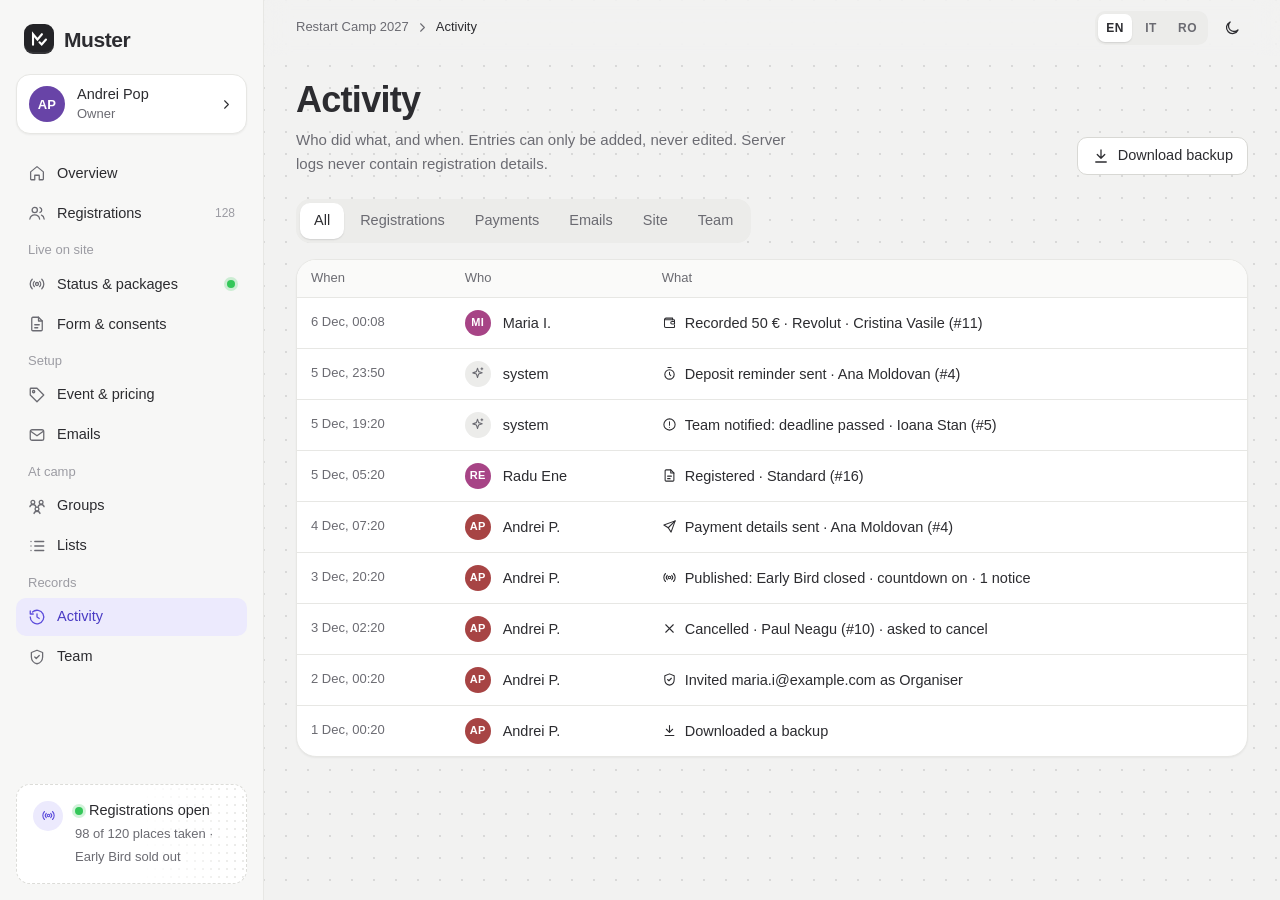
==== commit 5b79cb18: "Light theme by default (dark only when chosen) and a Notion-style dotted canvas Co-Authored-By: Clau" ====
--- a/design/activity.html
+++ b/design/activity.html
@@ -6,8 +6,8 @@
 <meta name="robots" content="noindex">
 <title>Activity · Muster</title>
 <link rel="icon" href="favicon.svg" type="image/svg+xml">
-<link rel="stylesheet" href="css/tokens.css?v=8">
-<link rel="stylesheet" href="css/ui.css?v=8">
+<link rel="stylesheet" href="css/tokens.css?v=10">
+<link rel="stylesheet" href="css/ui.css?v=10">
 </head>
 <body data-shell data-page="activity" data-title="Activity" data-title-key="nav.activity">
 <div data-content>
@@ -34,8 +34,8 @@
   </table></div>
 </div>
 
-<script src="js/i18n.js?v=8"></script>
-<script src="js/muster.js?v=8"></script>
+<script src="js/i18n.js?v=10"></script>
+<script src="js/muster.js?v=10"></script>
 <script>
 document.addEventListener('muster:ready', () => {
   const R = Muster, esc = R.esc, H = 3600e3, now = Date.now();
--- a/design/css/tokens.css
+++ b/design/css/tokens.css
@@ -50,6 +50,7 @@
   --info:          #2F6FD6;  --info-soft:   #E8F0FD;  --info-line:   #C3D6F6;
   --neutral-soft:  #EFEFED;
   --dot-live:      #34C759;
+  --dot-grid:      rgba(44, 44, 48, .13);  /* the Notion-style dotted canvas */
   --dot-alert:     #F0503C;
 
   /* ---- group colours (12, distinct in hue, readable on white) ---- */
@@ -98,32 +99,7 @@
   --topbar-h: 56px;
 }
 
-/* ---- dark: OS preference, unless the page forces light ---- */
-@media (prefers-color-scheme: dark) {
-  :root:not([data-theme="light"]) {
-    color-scheme: dark;
-    --canvas: #0F0F11; --canvas-2: #141416; --surface: #1B1B1F; --surface-2: #202025; --surface-sunk: #26262B;
-    --overlay: rgba(0, 0, 0, .55);
-    --line: #2A2A30; --line-strong: #36363D; --line-dashed: #34343A;
-    --ink: #ECECEF; --ink-2: #A4A4AD; --ink-3: #74747D; --ink-inverse: #111113;
-    --btn-primary: #F1F1F3; --btn-primary-h: #FFFFFF;
-    --accent: #8C80F7; --accent-ink: #A69CFA; --accent-soft: rgba(140, 128, 247, .16); --accent-soft-2: rgba(140, 128, 247, .24);
-    --focus: 0 0 0 3px rgba(140, 128, 247, .38);
-    --ok: #4CC46B; --ok-soft: rgba(76, 196, 107, .14); --ok-line: rgba(76, 196, 107, .32);
-    --warn: #E3A23B; --warn-soft: rgba(227, 162, 59, .14); --warn-line: rgba(227, 162, 59, .32);
-    --bad: #F26B61; --bad-soft: rgba(242, 107, 97, .14); --bad-line: rgba(242, 107, 97, .32);
-    --info: #6EA0F2; --info-soft: rgba(110, 160, 242, .14); --info-line: rgba(110, 160, 242, .32);
-    --neutral-soft: #26262B;
-  --g1: #F2555A; --g2: #FF8B3E; --g3: #F0C33C; --g4: #3DD68C; --g5: #19C9B4; --g6: #2BB8D9;
-  --g7: #6E89F7; --g8: #9B87F5; --g9: #C07AE6; --g10: #EE6FBF; --g11: #C99A72; --g12: #A3A2AB;
-    --g1: #F2555A; --g2: #FF8B3E; --g3: #F0C33C; --g4: #3DD68C; --g5: #19C9B4; --g6: #2BB8D9;
-    --g7: #6E89F7; --g8: #9B87F5; --g9: #C07AE6; --g10: #EE6FBF; --g11: #C99A72; --g12: #A3A2AB;
-    --sh-1: 0 1px 2px rgba(0, 0, 0, .4);
-    --sh-2: 0 1px 2px rgba(0, 0, 0, .35), 0 8px 24px rgba(0, 0, 0, .3);
-    --sh-3: 0 2px 8px rgba(0, 0, 0, .4), 0 24px 60px rgba(0, 0, 0, .5);
-    --sh-seg: 0 1px 2px rgba(0, 0, 0, .5);
-  }
-}
+/* ---- dark: only when the person picks it (light is the default, whatever the OS says) ---- */
 :root[data-theme="dark"] {
   color-scheme: dark;
   --canvas: #0F0F11; --canvas-2: #141416; --surface: #1B1B1F; --surface-2: #202025; --surface-sunk: #26262B;
@@ -142,6 +118,7 @@
   --sh-2: 0 1px 2px rgba(0, 0, 0, .35), 0 8px 24px rgba(0, 0, 0, .3);
   --sh-3: 0 2px 8px rgba(0, 0, 0, .4), 0 24px 60px rgba(0, 0, 0, .5);
   --sh-seg: 0 1px 2px rgba(0, 0, 0, .5);
+  --dot-grid: rgba(236, 236, 239, .09);
 }
 
 @media (max-width: 720px) {
--- a/design/css/ui.css
+++ b/design/css/ui.css
@@ -9,7 +9,11 @@
 *, *::before, *::after { box-sizing: border-box; }
 html { -webkit-text-size-adjust: 100%; text-size-adjust: 100%; }
 body {
-  margin: 0; background: var(--canvas); color: var(--ink);
+  margin: 0; color: var(--ink);
+  background-color: var(--canvas);
+  /* dotted canvas, as in Notion: only the empty space shows it, cards and tables stay plain white */
+  background-image: radial-gradient(circle, var(--dot-grid) 1px, transparent 1.4px);
+  background-size: 22px 22px; background-position: 11px 11px; background-attachment: fixed;
   font: var(--t-body); -webkit-font-smoothing: antialiased; -moz-osx-font-smoothing: grayscale;
   overflow-x: hidden;
 }
@@ -118,7 +122,7 @@
 .topbar {
   position: sticky; top: 0; z-index: 30; height: var(--topbar-h);
   display: flex; align-items: center; gap: var(--s3); padding: 0 var(--s7);
-  background: color-mix(in srgb, var(--canvas) 86%, transparent);
+  background: color-mix(in srgb, var(--canvas) 72%, transparent);
   -webkit-backdrop-filter: saturate(1.4) blur(12px); backdrop-filter: saturate(1.4) blur(12px);
   border-bottom: 1px solid transparent;
 }
